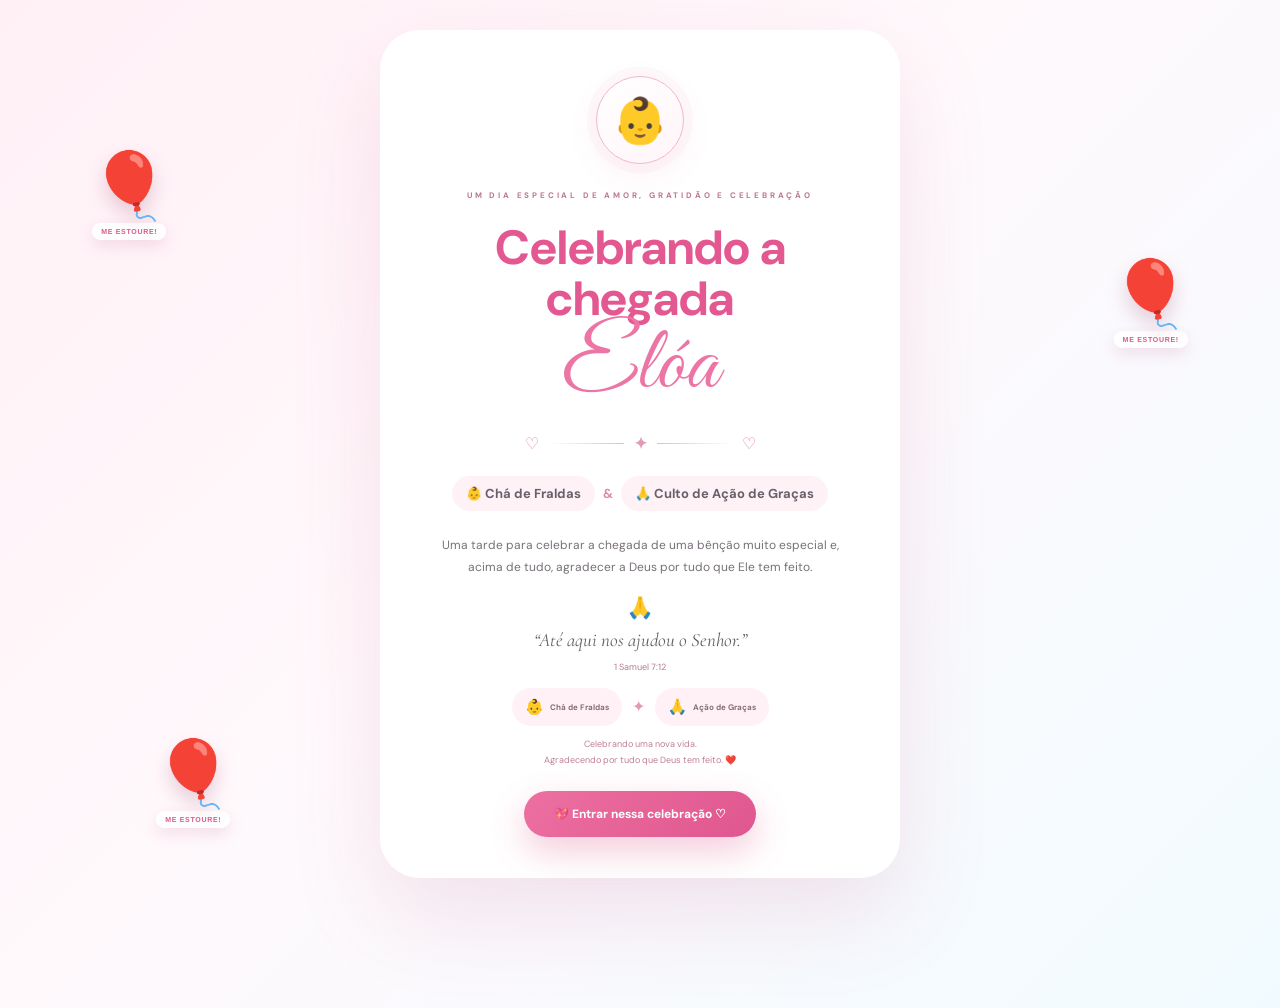
==== index.html @ b25c59bb "Add files via upload" ====
<!DOCTYPE html>
<html lang="pt-BR">

<head>

<meta charset="UTF-8">

<meta
    name="viewport"
    content="width=device-width, initial-scale=1.0"
>

<title>Elóa | Chá de Fraldas & Culto de Ação de Graças</title>


<!-- =====================================================
     FONTES
===================================================== -->

<link rel="preconnect" href="https://fonts.googleapis.com">

<link
    rel="preconnect"
    href="https://fonts.gstatic.com"
    crossorigin
>

<link
    href="https://fonts.googleapis.com/css2?family=Cormorant+Garamond:wght@400;500;600;700&family=DM+Sans:wght@400;500;600;700&family=Great+Vibes&display=swap"
    rel="stylesheet"
>


<!-- =====================================================
     TODO O ESTILO ESTÁ AQUI
     NÃO USA ESTILO.CSS
===================================================== -->

<style>

/* =========================================================
   RESET
========================================================= */

* {
    box-sizing: border-box;
}

html {
    margin: 0;
    padding: 0;
    scroll-behavior: smooth;
}

body {
    margin: 0;
    padding: 0;

    min-height: 100vh;

    overflow-x: hidden;

    font-family:
        "DM Sans",
        Arial,
        sans-serif;

    color: #665f67;

    background:
        linear-gradient(
            135deg,
            #fff0f6 0%,
            #fff9fc 45%,
            #f1fbff 100%
        );
}


/* =========================================================
   CORAÇÕES SUBINDO
========================================================= */

#coracoesSubindo {
    position: fixed;

    inset: 0;

    width: 100%;
    height: 100%;

    pointer-events: none;

    overflow: hidden;

    z-index: 9990;
}

.coracao-flutuante {
    position: absolute;

    bottom: -50px;

    color: #ef82aa;

    opacity: 0;

    font-size: 20px;

    animation-name:
        subirCoracao;

    animation-duration:
        var(--duracao-coracao, 8s);

    animation-timing-function:
        linear;

    animation-fill-mode:
        forwards;

    filter:
        drop-shadow(
            0 3px 7px
            rgba(225, 92, 143, .18)
        );
}

@keyframes subirCoracao {

    0% {
        transform:
            translateY(0)
            translateX(0)
            rotate(0deg)
            scale(.7);

        opacity: 0;
    }

    10% {
        opacity: .65;
    }

    50% {
        transform:
            translateY(-50vh)
            translateX(var(--movimento))
            rotate(15deg)
            scale(1);
    }

    85% {
        opacity: .45;
    }

    100% {
        transform:
            translateY(-115vh)
            translateX(calc(var(--movimento) * -1))
            rotate(-15deg)
            scale(.8);

        opacity: 0;
    }
}


/* =========================================================
   TELA DE ENTRADA
========================================================= */

#entrada {

    position: relative;

    width: 100%;

    min-height: 100vh;
    min-height: 100svh;

    padding:
        25px 15px 60px;

    display: flex;

    justify-content: center;
    align-items: flex-start;

    overflow-x: hidden;
    overflow-y: auto;

}


/* =========================================================
   CARTÃO DE ENTRADA
========================================================= */

.entrada-card {

    position: relative;

    z-index: 20;

    width:
        min(520px, 100%);

    margin:
        5px auto;

    padding:
        45px 38px 40px;

    border-radius:
        40px;

    background:
        rgba(255,255,255,.97);

    border:
        1px solid
        rgba(255,255,255,.9);

    box-shadow:
        0 35px 90px
        rgba(196,87,132,.15);

    text-align: center;

}


/* =========================================================
   ÍCONE BEBÊ
========================================================= */

.entrada-baby {

    width: 88px;
    height: 88px;

    margin:
        0 auto 25px;

    display: flex;

    align-items: center;
    justify-content: center;

    border:
        1px solid #f2b5cd;

    border-radius: 50%;

    background:
        linear-gradient(
            145deg,
            #fff,
            #fff5f9
        );

    font-size: 45px;

    box-shadow:
        0 0 0 9px
        rgba(242,181,205,.08),
        0 10px 30px
        rgba(230,111,157,.10);

}


/* =========================================================
   EYEBROW
========================================================= */

.eyebrow {

    display: block;

    color: #bd7593;

    font-size: 8px;

    font-weight: 700;

    letter-spacing: 2.8px;

    line-height: 1.7;

    text-transform: uppercase;

}


/* =========================================================
   TÍTULOS
========================================================= */

.entrada-card h1 {

    margin:
        19px 0 0;

    color: #e45891;

    font-size:
        clamp(32px, 7vw, 48px);

    line-height: 1.08;

    font-weight: 700;

}

.entrada-card h2 {

    margin:
        -3px 0 0;

    color: #ed75a5;

    font-family:
        "Great Vibes",
        cursive;

    font-size:
        clamp(65px, 15vw, 90px);

    font-weight: 400;

    line-height: 1;

}


/* =========================================================
   ORNAMENTO
========================================================= */

.ornamento {

    display: flex;

    align-items: center;
    justify-content: center;

    gap: 10px;

    margin:
        21px 0 22px;

    color: #e77da6;

}

.ornamento i {

    width: 75px;
    height: 1px;

    display: block;

    background:
        linear-gradient(
            to right,
            transparent,
            #edb4ca
        );

}

.ornamento i:last-of-type {

    background:
        linear-gradient(
            to left,
            transparent,
            #edb4ca
        );

}

.ornamento b {

    color: #e19ab8;

}


/* =========================================================
   EVENTOS
========================================================= */

.entrada-eventos {

    display: flex;

    align-items: center;
    justify-content: center;

    flex-wrap: wrap;

    gap: 8px;

    color: #68616a;

    font-size: 13px;

    font-weight: 700;

}

.entrada-eventos span {

    padding:
        9px 14px;

    border-radius: 30px;

    background:
        #fff2f7;

}

.entrada-eventos strong {

    color: #df8ca9;

}


/* =========================================================
   TEXTO
========================================================= */

.entrada-texto {

    max-width: 420px;

    margin:
        23px auto 15px;

    color: #777078;

    font-size: 12px;

    line-height: 1.85;

}


/* =========================================================
   VERSÍCULO
========================================================= */

.entrada-versiculo {

    margin-top: 12px;

}

.versiculo-icone {

    font-size: 21px;

}

.entrada-versiculo p {

    margin:
        6px 0 3px;

    color: #655e67;

    font-family:
        "Cormorant Garamond",
        Georgia,
        serif;

    font-size: 19px;

    font-style: italic;

}

.entrada-versiculo small {

    color: #b17b91;

    font-size: 9px;

}


/* =========================================================
   MOMENTOS
========================================================= */

.entrada-momentos {

    display: flex;

    align-items: center;
    justify-content: center;

    gap: 10px;

    margin-top: 13px;

}

.momento {

    display: flex;

    align-items: center;

    gap: 6px;

    padding:
        9px 13px;

    border-radius: 30px;

    background:
        #fff1f6;

    color: #846c78;

}

.momento span {
    font-size: 15px;
}

.momento small {

    font-size: 8px;

    font-weight: 700;

}

.momento-divisor {

    color: #e497b6;

}


/* =========================================================
   GRATIDÃO
========================================================= */

.entrada-gratidao {

    margin:
        10px 0 23px;

    color: #bf7f99;

    font-size: 9px;

    line-height: 1.8;

}


/* =========================================================
   BOTÃO ENTRAR
========================================================= */

.btn-entrar {

    position: relative;

    z-index: 50;

    border: none;

    padding:
        15px 30px;

    border-radius: 40px;

    background:
        linear-gradient(
            135deg,
            #ed70a2,
            #df568e
        );

    color: white;

    font-family:
        "DM Sans",
        Arial,
        sans-serif;

    font-size: 12px;

    font-weight: 700;

    cursor: pointer;

    box-shadow:
        0 14px 35px
        rgba(222,82,137,.30);

    transition:
        transform .2s ease,
        box-shadow .2s ease;

}

.btn-entrar:hover {

    transform:
        translateY(-3px);

    box-shadow:
        0 18px 40px
        rgba(222,82,137,.36);

}

.btn-entrar:active {

    transform:
        scale(.96);

}


/* =========================================================
   BALÕES
========================================================= */

.baloes-entrada {

    position: fixed;

    inset: 0;

    width: 100vw;
    height: 100vh;

    z-index: 100;

    pointer-events: none;

    overflow: hidden;

}

.balao {

    position: absolute;

    width: 105px;

    border: 0;

    outline: none;

    padding: 0;

    background: transparent;

    cursor: pointer;

    pointer-events: auto;

    appearance: none;

    -webkit-appearance: none;

    -webkit-tap-highlight-color: transparent;

    touch-action: manipulation;

}

.balao-corpo {

    display: block;

    font-size: 65px;

    line-height: 1;

    transform-origin:
        center bottom;

    filter:
        drop-shadow(
            0 10px 10px
            rgba(150,60,100,.23)
        );

}

.balao-texto {

    display: inline-block;

    margin-top: 5px;

    padding:
        5px 9px;

    border-radius: 20px;

    background:
        rgba(255,255,255,.98);

    color: #db5b90;

    font-size: 7px;

    font-weight: 800;

    letter-spacing: .7px;

    white-space: nowrap;

    box-shadow:
        0 6px 16px
        rgba(180,70,120,.15);

}


/* =========================================================
   POSIÇÕES DOS BALÕES
========================================================= */

.balao-1 {

    left: 3vw;
    top: 17vh;

    animation:
        flutuar1
        6s
        ease-in-out
        infinite;

}

.balao-2 {

    right: 3vw;
    top: 29vh;

    animation:
        flutuar2
        7s
        ease-in-out
        infinite;

}

.balao-3 {

    left: 7vw;
    bottom: 8vh;

    animation:
        flutuar3
        8s
        ease-in-out
        infinite;

}


@keyframes flutuar1 {

    0%,100% {
        transform:
            translate(0,0)
            rotate(-5deg);
    }

    25% {
        transform:
            translate(22px,-25px)
            rotate(5deg);
    }

    50% {
        transform:
            translate(5px,-50px)
            rotate(-3deg);
    }

    75% {
        transform:
            translate(-18px,-18px)
            rotate(4deg);
    }

}


@keyframes flutuar2 {

    0%,100% {
        transform:
            translate(0,0)
            rotate(5deg);
    }

    25% {
        transform:
            translate(-25px,20px)
            rotate(-5deg);
    }

    50% {
        transform:
            translate(-8px,48px)
            rotate(3deg);
    }

    75% {
        transform:
            translate(20px,15px)
            rotate(-4deg);
    }

}


@keyframes flutuar3 {

    0%,100% {
        transform:
            translate(0,0)
            rotate(-4deg);
    }

    25% {
        transform:
            translate(22px,-22px)
            rotate(5deg);
    }

    50% {
        transform:
            translate(40px,-45px)
            rotate(-3deg);
    }

    75% {
        transform:
            translate(15px,-18px)
            rotate(4deg);
    }

}


/* =========================================================
   BALÃO ESTOURANDO
========================================================= */

.balao.estourando {

    animation:
        balaoEstourando
        .35s
        ease-out
        forwards !important;

    pointer-events:
        none !important;

}

.balao.estourando .balao-corpo {

    animation:
        desaparecerBalao
        .35s
        ease-out
        forwards;

}

.balao.estourando .balao-texto {

    animation:
        desaparecerBalao
        .15s
        ease-out
        forwards;

}

@keyframes balaoEstourando {

    0% {
        transform:
            scale(1);
    }

    45% {
        transform:
            scale(1.35);
    }

    100% {

        transform:
            scale(.05);

        opacity: 0;

    }

}

@keyframes desaparecerBalao {

    from {
        opacity: 1;
    }

    to {
        opacity: 0;
    }

}


/* =========================================================
   PARTÍCULAS DO ESTOURO
========================================================= */

.balao-particula {

    position: fixed;

    z-index: 100000;

    pointer-events: none;

    font-size: 21px;

    transform:
        translate(-50%,-50%);

    animation:
        particulaExplodir
        1.15s
        ease-out
        forwards;

}

@keyframes particulaExplodir {

    0% {

        transform:
            translate(-50%,-50%)
            scale(.4)
            rotate(0deg);

        opacity: 1;

    }

    100% {

        transform:
            translate(
                calc(-50% + var(--x)),
                calc(-50% + var(--y))
            )
            scale(.1)
            rotate(180deg);

        opacity: 0;

    }

}


/* =========================================================
   MODAL DO VERSÍCULO
========================================================= */

.mensagem-balao {

    position: fixed;

    inset: 0;

    z-index: 99999;

    display: flex;

    align-items: center;
    justify-content: center;

    padding: 20px;

    background:
        rgba(255,238,247,.82);

    backdrop-filter:
        blur(10px);

    -webkit-backdrop-filter:
        blur(10px);

    opacity: 0;

    visibility: hidden;

    pointer-events: none;

    transition:
        opacity .3s ease;

}

.mensagem-balao.ativo {

    opacity: 1;

    visibility: visible;

    pointer-events: auto;

}

.mensagem-balao-card {

    width:
        min(420px, 100%);

    padding:
        36px 25px;

    border-radius:
        32px;

    background: white;

    text-align: center;

    box-shadow:
        0 30px 90px
        rgba(190,80,130,.28);

    transform:
        scale(.88)
        translateY(20px);

    transition:
        transform .35s ease;

}

.mensagem-balao.ativo
.mensagem-balao-card {

    transform:
        scale(1)
        translateY(0);

}

.bencao-icone {
    font-size: 42px;
}

.bencao-titulo {

    display: block;

    margin:
        10px 0 20px;

    color: #d9578d;

    font-size: 9px;

    font-weight: 800;

    letter-spacing: 2px;

}

.texto-bencao {

    color: #655e65;

    font-family:
        "Cormorant Garamond",
        Georgia,
        serif;

    font-size: 23px;

    line-height: 1.45;

    font-style: italic;

}

.texto-bencao small {

    display: block;

    margin-top: 12px;

    color: #ad7790;

    font-family:
        "DM Sans",
        Arial,
        sans-serif;

    font-size: 10px;

    font-style: normal;

}

.texto-bencao span {
    color: #e477a4;
}

.bencao-decoracao {

    margin:
        20px 0;

    color: #e477a4;

    letter-spacing: 6px;

}

.btn-amem {

    border: none;

    padding:
        12px 28px;

    border-radius: 30px;

    background:
        linear-gradient(
            135deg,
            #ed6ba1,
            #d9538b
        );

    color: white;

    font-weight: 700;

    cursor: pointer;

}


/* =========================================================
   CONTEÚDO DO CONVITE
========================================================= */

#conteudo {

    display: none;

    width: 100%;

    min-height: 100vh;

}


/* =========================================================
   FUNDO DO CONVITE
========================================================= */

body.convite-aberto {

    background:
        radial-gradient(
            circle at 15% 10%,
            rgba(255,205,225,.55),
            transparent 28%
        ),
        radial-gradient(
            circle at 90% 20%,
            rgba(207,241,255,.6),
            transparent 30%
        ),
        linear-gradient(
            135deg,
            #fff5f9,
            #ffffff 50%,
            #f4fbff
        );

}


/* =========================================================
   HERO DO CONVITE
========================================================= */

.hero {

    width:
        min(900px, calc(100% - 30px));

    margin:
        0 auto;

    padding:
        30px 15px 45px;

    text-align: center;

}


/* =========================================================
   MÚSICA
========================================================= */

.music-player {

    margin-bottom: 25px;

}

.btn-music {

    display: inline-flex;

    align-items: center;

    gap: 9px;

    border:
        1px solid #f1b2c9;

    padding:
        8px 15px;

    border-radius: 30px;

    background:
        rgba(255,255,255,.85);

    color: #c7658d;

    cursor: pointer;

}

.music-circle {

    width: 25px;
    height: 25px;

    display: flex;

    align-items: center;
    justify-content: center;

    border-radius: 50%;

    background: #ed72a3;

    color: white;

    font-size: 9px;

}


/* =========================================================
   FOTO DA FAMÍLIA
========================================================= */

.foto-familia {

    width:
        min(680px, 100%);

    margin:
        5px auto 35px;

    text-align: center;

}

.foto-moldura {

    position: relative;

    padding: 7px;

    border-radius: 34px;

    background:
        linear-gradient(
            135deg,
            #ffffff,
            #f9d8e5,
            #ffffff
        );

    box-shadow:
        0 25px 65px
        rgba(186,82,128,.18);

}

.foto-familia img {

    display: block;

    width: 100%;

    max-height: 530px;

    object-fit: cover;

    border-radius: 28px;

}

.foto-legenda {

    margin-top: 12px;

    color: #c76d91;

    font-size: 10px;

    font-weight: 600;

    letter-spacing: 1.5px;

}

.foto-legenda span {

    margin: 0 8px;

    color: #e477a5;

}


/* =========================================================
   HERO TEXTO
========================================================= */

.hero h1 {

    margin:
        20px 0 10px;

    color: #e45b93;

    font-size:
        clamp(35px, 7vw, 58px);

    line-height: 1.15;

}

.hero h1 span {

    display: block;

    color: #ec78a8;

    font-family:
        "Great Vibes",
        cursive;

    font-size: 1.35em;

    font-weight: 400;

}

.hero p {

    max-width: 650px;

    margin:
        12px auto;

    line-height: 1.8;

}

.hero-coracoes {

    margin-top: 25px;

    color: #e77aa4;

    letter-spacing: 8px;

}


/* =========================================================
   SEÇÕES
========================================================= */

.section {

    position: relative;

    width:
        min(920px, calc(100% - 30px));

    margin:
        30px auto;

    padding:
        60px 35px;

    border-radius:
        34px;

    background:
        rgba(255,255,255,.94);

    border:
        1px solid
        rgba(255,255,255,.9);

    box-shadow:
        0 20px 65px
        rgba(180,100,130,.09);

    text-align: center;

}

.section-heading {

    display: flex;

    justify-content: center;
    align-items: center;

    gap: 12px;

    color: #df76a0;

}

.section-heading p {

    margin: 0;

    font-size: 9px;

    font-weight: 700;

    letter-spacing: 2px;

}

.section h2 {

    margin:
        15px 0;

    color: #d9538b;

    font-size:
        clamp(28px, 5vw, 42px);

}

.section > p {

    max-width: 650px;

    margin:
        15px auto;

    line-height: 1.8;

}

.quote {

    font-family:
        "Cormorant Garamond",
        Georgia,
        serif;

    font-size: 21px;

    font-style: italic;

}

.referencia {

    color: #b47b91;

    font-size: 11px;

}


/* =========================================================
   INFORMAÇÕES DO EVENTO
========================================================= */

.event-info {

    display:
        grid;

    grid-template-columns:
        repeat(3,1fr);

    gap: 15px;

    margin:
        35px 0 20px;

}

.info-card {

    padding:
        24px 15px;

    border-radius:
        23px;

    background:
        linear-gradient(
            145deg,
            #fff4f8,
            #fffafd
        );

    border:
        1px solid #f8dce7;

}

.info-card > span {

    display: block;

    margin-bottom: 8px;

    font-size: 25px;

}

.info-card strong {

    display: block;

    color: #d65a8e;

    font-size: 10px;

}

.info-card p {

    margin:
        8px 0 3px;

    font-size: 12px;

    font-weight: 600;

}

.info-card small {

    color: #9b8490;

    font-size: 10px;

}

.event-highlight {

    display: inline-flex;

    align-items: center;

    gap: 10px;

    padding:
        12px 20px;

    border-radius: 30px;

    background: #fff1f6;

    color: #c95e89;

    font-size: 10px;

}


/* =========================================================
   PRESENTES
========================================================= */

.busca-presente {

    max-width: 500px;

    margin:
        30px auto 15px;

    text-align: left;

}

.busca-presente label {

    display: block;

    margin-bottom: 7px;

    font-size: 10px;

    font-weight: 600;

}

.busca-presente input {

    width: 100%;

    padding:
        14px 16px;

    border:
        1px solid #edbfd0;

    border-radius: 15px;

    outline: none;

    background: white;

    font-family: inherit;

    font-size: 13px;

}

.busca-presente input:focus {

    border-color:
        #e5759f;

    box-shadow:
        0 0 0 4px
        rgba(229,117,159,.10);

}

.busca-presente button {

    width: 100%;

    margin-top: 10px;

    padding: 14px;

    border: none;

    border-radius: 15px;

    background:
        linear-gradient(
            135deg,
            #e9679b,
            #d9558d
        );

    color: white;

    font-weight: 700;

    cursor: pointer;

}

.presenca {

    color: #cf6b93;

    font-size: 12px;

}


/* =========================================================
   RESULTADO DO PRESENTE
========================================================= */

#resultado {

    max-width: 500px;

    margin:
        15px auto;

}


/* =========================================================
   LISTA DE CONVIDADOS
========================================================= */

.lista-box {

    max-width: 700px;

    margin:
        35px auto 0;

    padding:
        25px;

    border:
        1px solid #f1d7e1;

    border-radius:
        28px;

    background:
        linear-gradient(
            145deg,
            #fffafd,
            #fff4f8
        );

    text-align: left;

}


/* =========================================================
   TÍTULO DA LISTA
========================================================= */

.lista-titulo {

    display: flex;

    align-items: center;

    gap: 12px;

    padding-bottom:
        15px;

    border-bottom:
        1px solid #f3dce5;

}

.lista-titulo > span {

    width: 38px;
    height: 38px;

    display: flex;

    align-items: center;
    justify-content: center;

    border-radius: 50%;

    background: #ffeaf3;

}

.lista-titulo h3 {

    margin: 0;

    color: #d7588d;

    font-size: 13px;

}

.lista-titulo p {

    margin:
        3px 0 0;

    color: #98828d;

    font-size: 10px;

}


/* =========================================================
   BARRA DE ROLAGEM DOS CONVIDADOS
========================================================= */

.lista-scroll {

    max-height: 390px;

    margin-top: 15px;

    padding-right: 8px;

    overflow-y: auto;

    overflow-x: hidden;

    -webkit-overflow-scrolling: touch;

    scrollbar-width: thin;

    scrollbar-color:
        #e79abb
        #fff0f5;

}


/* Chrome / Edge */

.lista-scroll::-webkit-scrollbar {

    width: 8px;

}

.lista-scroll::-webkit-scrollbar-track {

    background:
        #fff0f5;

    border-radius: 20px;

}

.lista-scroll::-webkit-scrollbar-thumb {

    background:
        linear-gradient(
            #ef9cba,
            #db6e9b
        );

    border-radius: 20px;

}

.lista-scroll::-webkit-scrollbar-thumb:hover {

    background:
        #d85e91;

}


/* =========================================================
   LISTA
========================================================= */

#listaConvidados {

    display:
        grid;

    grid-template-columns:
        repeat(2,1fr);

    gap:
        4px 20px;

    margin:
        0;

    padding:
        0;

    list-style: none;

}

#listaConvidados li {

    position: relative;

    padding:
        9px 10px 9px 25px;

    border-radius: 10px;

    color: #655e65;

    font-size: 11px;

    cursor: pointer;

    transition:
        background .2s ease,
        color .2s ease,
        transform .2s ease;

}

#listaConvidados li::before {

    content:
        "♡";

    position: absolute;

    left: 7px;

    color: #e37aa4;

}

#listaConvidados li:hover {

    background:
        #fff0f6;

    color:
        #d8578c;

    transform:
        translateX(3px);

}


/* =========================================================
   CULTO
========================================================= */

.gratitude-card {

    max-width: 620px;

    margin:
        30px auto;

    padding:
        35px;

    border-radius:
        27px;

    background:
        linear-gradient(
            145deg,
            #fff5f9,
            #ffffff
        );

    border:
        1px solid #f4dce6;

}

.gratitude-icon {

    font-size: 38px;

}

.gratitude-card h3 {

    color: #d65a8e;

}


/* =========================================================
   FINAL
========================================================= */

.final-section {

    padding:
        80px 35px;

}


/* =========================================================
   RODAPÉ
========================================================= */

.footer {

    padding:
        40px 20px 60px;

    text-align: center;

    color: #b68a9c;

    font-size: 10px;

}

.footer-heart {

    color: #e36c9b;

    font-size: 20px;

}


/* =========================================================
   CELULAR
========================================================= */

@media (max-width: 700px) {

    #entrada {

        padding:
            12px 8px 45px;

    }

    .entrada-card {

        width: 100%;

        padding:
            32px 16px 30px;

        border-radius:
            30px;

    }

    .balao {

        width: 72px;

    }

    .balao-corpo {

        font-size: 46px;

    }

    .balao-texto {

        font-size: 5px;

        padding:
            4px 6px;

    }

    .balao-1 {

        left: -2px;

        top: 12vh;

    }

    .balao-2 {

        right: -2px;

        top: 30vh;

    }

    .balao-3 {

        left: 2px;

        bottom: 5vh;

    }

    .entrada-card h1 {

        font-size: 29px;

    }

    .entrada-card h2 {

        font-size: 60px;

    }

    .entrada-eventos {

        font-size: 10px;

    }

    .entrada-texto {

        font-size: 11px;

    }

    .entrada-momentos {

        gap: 4px;

        transform:
            scale(.94);

    }

    .event-info {

        grid-template-columns:
            1fr;

    }

    #listaConvidados {

        grid-template-columns:
            1fr;

    }

    .lista-box {

        padding:
            18px;

    }

    .lista-scroll {

        max-height:
            360px;

    }

    .section {

        padding:
            45px 18px;

        border-radius:
            28px;

    }

    .foto-familia img {

        max-height:
            430px;

    }

}

@media (max-width: 430px) {

    .entrada-card {

        padding:
            28px 13px 25px;

    }

    .entrada-baby {

        width: 70px;
        height: 70px;

        font-size: 37px;

    }

    .eyebrow {

        font-size: 6.5px;

        letter-spacing: 1.7px;

    }

    .entrada-card h1 {

        font-size: 26px;

    }

    .entrada-card h2 {

        font-size: 55px;

    }

    .ornamento i {

        width: 45px;

    }

    .entrada-eventos {

        flex-direction:
            column;

        gap: 4px;

    }

    .entrada-eventos strong {

        display: none;

    }

    .foto-moldura {

        padding: 5px;

        border-radius: 25px;

    }

    .foto-familia img {

        border-radius: 21px;

    }

}


/* =========================================================
   DESKTOP - BALÕES MAIS DISCRETOS
========================================================= */

@media (min-width: 1100px) {

    .balao-1 {
        left: 6vw;
    }

    .balao-2 {
        right: 6vw;
    }

    .balao-3 {
        left: 11vw;
    }

}


/* =========================================================
   BRILHOS E CONFETES - ADIÇÃO SEM ALTERAR O LAYOUT
========================================================= */

.brilho-flutuante,
.confete-flutuante {
    position: absolute;
    bottom: -40px;
    pointer-events: none;
    opacity: 0;
}

.brilho-flutuante {
    color: #ef9fc0;
    font-size: var(--tamanho);
    text-shadow: 0 0 10px rgba(238,126,170,.65);
    animation: subirBrilho var(--duracao) linear forwards;
}

@keyframes subirBrilho {
    0% {
        transform: translate(0,0) rotate(0deg) scale(.2);
        opacity: 0;
    }
    15% { opacity: .9; }
    55% {
        transform:
            translate(var(--x1),-55vh)
            rotate(180deg)
            scale(1.1);
        opacity: .8;
    }
    100% {
        transform:
            translate(var(--x2),-115vh)
            rotate(360deg)
            scale(.25);
        opacity: 0;
    }
}

.confete-flutuante {
    width: var(--largura);
    height: var(--altura);
    border-radius: 4px;
    background: linear-gradient(135deg,#ed78a6,#f7bfd4);
    animation: subirConfete var(--duracao) linear forwards;
}

@keyframes subirConfete {
    0% {
        transform: translate(0,0) rotate(0deg);
        opacity: 0;
    }
    12% { opacity: .9; }
    50% {
        transform:
            translate(var(--x1),-55vh)
            rotate(260deg);
        opacity: .75;
    }
    100% {
        transform:
            translate(var(--x2),-115vh)
            rotate(650deg);
        opacity: 0;
    }
}


/* =========================================================
   CULTO DE AÇÃO DE GRAÇAS — DEUS EM PRIMEIRO LUGAR
========================================================= */

.gratitude-premium {
    position: relative;
    overflow: hidden;
    padding: 0 !important;
    background:
        radial-gradient(circle at 50% 0%, rgba(255,236,246,.98), transparent 42%),
        linear-gradient(145deg, #fff9fc 0%, #ffffff 48%, #fff6fa 100%);
    border: 1px solid rgba(234,178,202,.45);
}

.gratitude-premium::before,
.gratitude-premium::after {
    content: "✦";
    position: absolute;
    color: #e88bae;
    opacity: .35;
    font-size: 28px;
    animation: gratitudeSparkle 3.8s ease-in-out infinite;
}

.gratitude-premium::before {
    top: 30px;
    left: 7%;
}

.gratitude-premium::after {
    right: 7%;
    bottom: 35px;
    animation-delay: 1.4s;
}

.gratitude-top {
    padding: 55px 28px 35px;
    text-align: center;
}

.gratitude-crown {
    width: 70px;
    height: 70px;
    margin: 0 auto 18px;
    display: flex;
    align-items: center;
    justify-content: center;
    border-radius: 50%;
    background: linear-gradient(145deg, #fff, #fff0f6);
    border: 1px solid #efc0d2;
    box-shadow:
        0 0 0 9px rgba(239,192,210,.10),
        0 15px 35px rgba(205,90,140,.14);
    font-size: 31px;
}

.gratitude-eyebrow {
    display: block;
    margin-bottom: 10px;
    color: #bd6e90;
    font-size: 8px;
    font-weight: 800;
    letter-spacing: 2.6px;
}

.gratitude-premium h2 {
    margin: 8px 0 12px;
    color: #d8538b;
}

.gratitude-premium .gratitude-lead {
    max-width: 650px;
    margin: 0 auto;
    color: #6f6570;
    font-size: 14px;
    line-height: 1.9;
}

.gratitude-principle {
    max-width: 650px;
    margin: 28px auto 0;
    padding: 22px 20px;
    border-radius: 24px;
    background: rgba(255,255,255,.82);
    border: 1px solid #f1d5e1;
    box-shadow: 0 14px 35px rgba(196,88,135,.08);
}

.gratitude-principle .principle-icon {
    font-size: 27px;
}

.gratitude-principle h3 {
    margin: 9px 0 5px;
    color: #cf5589;
    font-size: 17px;
}

.gratitude-principle p {
    margin: 0;
    color: #766b73;
    font-size: 11px;
    line-height: 1.75;
}

.gratitude-principle strong {
    color: #d8578c;
}

.gratitude-verse {
    margin: 0;
    padding: 28px 24px 32px;
    text-align: center;
    background:
        linear-gradient(135deg, #fff0f6, #fff8fb);
    border-top: 1px solid #f5dce6;
    border-bottom: 1px solid #f5dce6;
}

.gratitude-verse blockquote {
    max-width: 650px;
    margin: 0 auto;
    color: #655d66;
    font-family: "Cormorant Garamond", Georgia, serif;
    font-size: clamp(21px, 4vw, 28px);
    line-height: 1.45;
    font-style: italic;
}

.gratitude-verse cite {
    display: block;
    margin-top: 10px;
    color: #b87993;
    font-family: "DM Sans", Arial, sans-serif;
    font-size: 10px;
    font-style: normal;
    font-weight: 700;
}

.gratitude-actions {
    display: grid;
    grid-template-columns: repeat(3, 1fr);
    gap: 12px;
    max-width: 760px;
    margin: 30px auto 0;
    padding: 0 25px 38px;
}

.gratitude-action {
    padding: 20px 12px;
    border-radius: 22px;
    background: #fff;
    border: 1px solid #f1d8e3;
    box-shadow: 0 10px 25px rgba(190,85,130,.07);
}

.gratitude-action .action-icon {
    font-size: 24px;
}

.gratitude-action strong {
    display: block;
    margin-top: 7px;
    color: #d55b8e;
    font-size: 11px;
}

.gratitude-action span {
    display: block;
    margin-top: 5px;
    color: #8b7c84;
    font-size: 9px;
    line-height: 1.5;
}

.gratitude-call {
    margin: 0 25px 42px;
    padding: 28px 20px;
    border-radius: 28px;
    background:
        linear-gradient(135deg, #e9689b, #d9548b);
    color: white;
    box-shadow: 0 18px 40px rgba(211,81,135,.25);
    text-align: center;
}

.gratitude-call .call-icon {
    font-size: 29px;
}

.gratitude-call h3 {
    margin: 8px 0 7px;
    font-size: 19px;
}

.gratitude-call p {
    max-width: 560px;
    margin: 0 auto;
    color: rgba(255,255,255,.92);
    font-size: 11px;
    line-height: 1.75;
}

.gratitude-call strong {
    color: #fff;
}

@keyframes gratitudeSparkle {
    0%, 100% {
        transform: scale(.75) rotate(0deg);
        opacity: .25;
    }
    50% {
        transform: scale(1.25) rotate(90deg);
        opacity: .75;
    }
}

@media (max-width: 700px) {
    .gratitude-top {
        padding: 45px 18px 28px;
    }

    .gratitude-actions {
        grid-template-columns: 1fr;
        padding-left: 18px;
        padding-right: 18px;
    }

    .gratitude-call {
        margin-left: 18px;
        margin-right: 18px;
    }
}


/* =========================================================
   CORAÇÕES DECORATIVOS GARANTIDOS
   CSS independente do JavaScript
========================================================= */

#coracoesFixos {
    position: fixed;
    inset: 0;
    width: 100vw;
    height: 100vh;
    overflow: hidden;
    pointer-events: none;
    z-index: 9998;
}

.coracao-fixo {
    position: absolute;
    bottom: -60px;
    display: block;
    color: #ed78a6;
    font-size: var(--heart-size);
    line-height: 1;
    opacity: 0;
    text-shadow: 0 4px 12px rgba(218, 91, 139, .20);
    animation:
        coracaoSubindoPremium
        var(--heart-duration)
        linear
        var(--heart-delay)
        infinite;
}

.c1  { left: 4%;  --heart-size: 22px; --heart-duration: 10s; --heart-delay: 0s; }
.c2  { left: 12%; --heart-size: 15px; --heart-duration: 12s; --heart-delay: 2s; }
.c3  { left: 21%; --heart-size: 20px; --heart-duration: 9s;  --heart-delay: 4s; }
.c4  { left: 31%; --heart-size: 14px; --heart-duration: 11s; --heart-delay: 1s; }
.c5  { left: 40%; --heart-size: 23px; --heart-duration: 13s; --heart-delay: 5s; }
.c6  { left: 49%; --heart-size: 16px; --heart-duration: 10s; --heart-delay: 3s; }
.c7  { left: 58%; --heart-size: 21px; --heart-duration: 12s; --heart-delay: 6s; }
.c8  { left: 67%; --heart-size: 15px; --heart-duration: 9s;  --heart-delay: 1.5s; }
.c9  { left: 75%; --heart-size: 22px; --heart-duration: 11s; --heart-delay: 4.5s; }
.c10 { left: 83%; --heart-size: 15px; --heart-duration: 13s; --heart-delay: 7s; }
.c11 { left: 91%; --heart-size: 20px; --heart-duration: 10s; --heart-delay: 2.5s; }
.c12 { left: 96%; --heart-size: 14px; --heart-duration: 12s; --heart-delay: 8s; }

@keyframes coracaoSubindoPremium {

    0% {
        transform:
            translate3d(0, 0, 0)
            rotate(-8deg)
            scale(.55);
        opacity: 0;
    }

    10% {
        opacity: .72;
    }

    30% {
        transform:
            translate3d(35px, -30vh, 0)
            rotate(12deg)
            scale(1);
    }

    55% {
        transform:
            translate3d(-28px, -58vh, 0)
            rotate(-12deg)
            scale(.95);
        opacity: .65;
    }

    78% {
        transform:
            translate3d(25px, -85vh, 0)
            rotate(10deg)
            scale(.85);
        opacity: .42;
    }

    100% {
        transform:
            translate3d(-15px, -118vh, 0)
            rotate(-8deg)
            scale(.7);
        opacity: 0;
    }
}

/* Mantém os corações visíveis também em telas pequenas. */
@media (max-width: 700px) {
    .coracao-fixo {
        transform-origin: center;
    }
}

</style>

</head>


<body>

<!-- =====================================================
     CORAÇÕES SUBINDO
===================================================== -->

<div id="coracoesSubindo"></div>

<!-- =====================================================
     CORAÇÕES DECORATIVOS GARANTIDOS
===================================================== -->

<div id="coracoesFixos" aria-hidden="true">

    <span class="coracao-fixo c1">♡</span>
    <span class="coracao-fixo c2">♥</span>
    <span class="coracao-fixo c3">♡</span>
    <span class="coracao-fixo c4">♥</span>
    <span class="coracao-fixo c5">♡</span>
    <span class="coracao-fixo c6">♥</span>
    <span class="coracao-fixo c7">♡</span>
    <span class="coracao-fixo c8">♥</span>
    <span class="coracao-fixo c9">♡</span>
    <span class="coracao-fixo c10">♥</span>
    <span class="coracao-fixo c11">♡</span>
    <span class="coracao-fixo c12">♥</span>

</div>






<!-- =====================================================
     MÚSICA
===================================================== -->

<audio
    id="musica"
    src="musica.mp3"
    loop
    preload="auto">
</audio>


<!-- =====================================================
     TELA DE ENTRADA
===================================================== -->

<section id="entrada">


    <!-- =================================================
         BALÕES
    ================================================== -->

    <div
        id="baloesEntrada"
        class="baloes-entrada">


        <button
            type="button"
            class="balao balao-1"
            data-versiculo="O Senhor te abençoe e te guarde."
            data-referencia="Números 6:24">

            <span class="balao-corpo">
                🎈
            </span>

            <span class="balao-texto">
                ME ESTOURE!
            </span>

        </button>


        <button
            type="button"
            class="balao balao-2"
            data-versiculo="Os filhos são herança do Senhor, uma recompensa que Ele dá."
            data-referencia="Salmos 127:3">

            <span class="balao-corpo">
                🎈
            </span>

            <span class="balao-texto">
                ME ESTOURE!
            </span>

        </button>


        <button
            type="button"
            class="balao balao-3"
            data-versiculo="Toda boa dádiva e todo dom perfeito vêm do alto."
            data-referencia="Tiago 1:17">

            <span class="balao-corpo">
                🎈
            </span>

            <span class="balao-texto">
                ME ESTOURE!
            </span>

        </button>


    </div>


    <!-- =================================================
         CARTÃO
    ================================================== -->

    <div class="entrada-card">


        <div class="entrada-baby">
            👶
        </div>


        <span class="eyebrow">

            UM DIA ESPECIAL DE AMOR,
            GRATIDÃO E CELEBRAÇÃO

        </span>


        <h1>
            Celebrando a chegada
        </h1>


        <h2>
            Elóa
        </h2>


        <div class="ornamento">

            <span>♡</span>

            <i></i>

            <b>✦</b>

            <i></i>

            <span>♡</span>

        </div>


        <div class="entrada-eventos">

            <span>
                👶 Chá de Fraldas
            </span>

            <strong>
                &
            </strong>

            <span>
                🙏 Culto de Ação de Graças
            </span>

        </div>


        <p class="entrada-texto">

            Uma tarde para celebrar a chegada
            de uma bênção muito especial e,
            acima de tudo, agradecer a Deus
            por tudo que Ele tem feito.

        </p>


        <div class="entrada-versiculo">

            <div class="versiculo-icone">
                🙏
            </div>

            <p>
                “Até aqui nos ajudou o Senhor.”
            </p>

            <small>
                1 Samuel 7:12
            </small>

        </div>


        <div class="entrada-momentos">


            <div class="momento">

                <span>
                    👶
                </span>

                <small>
                    Chá de Fraldas
                </small>

            </div>


            <div class="momento-divisor">
                ✦
            </div>


            <div class="momento">

                <span>
                    🙏
                </span>

                <small>
                    Ação de Graças
                </small>

            </div>


        </div>


        <p class="entrada-gratidao">

            Celebrando uma nova vida.

            <br>

            Agradecendo por tudo que Deus tem feito. ❤️

        </p>


        <button
            id="btnEntrar"
            class="btn-entrar"
            type="button">

            💖 Entrar nessa celebração ♡

        </button>


    </div>


    <!-- =================================================
         MODAL DOS BALÕES
    ================================================== -->

    <div
        id="mensagemBalao"
        class="mensagem-balao">


        <div class="mensagem-balao-card">


            <div class="bencao-icone">
                🙏
            </div>


            <span class="bencao-titulo">

                UMA BÊNÇÃO PARA VOCÊ

            </span>


            <div
                id="textoVersiculo"
                class="texto-bencao">
            </div>


            <div class="bencao-decoracao">
                ♥ ✦ ♥
            </div>


            <button
                id="fecharMensagemBalao"
                class="btn-amem"
                type="button">

                💖 Amém!

            </button>


        </div>


    </div>


</section>


<!-- =====================================================
     CONTEÚDO DO CONVITE
===================================================== -->

<main id="conteudo">


    <!-- =================================================
         HERO
    ================================================== -->

    <header class="hero">


        <div class="music-player">

            <button
                id="btnMusica"
                class="btn-music"
                type="button">

                <span
                    id="musicIcon"
                    class="music-circle">

                    ▶

                </span>

                <span id="musicTexto">
                    Tocar Música
                </span>

            </button>

        </div>


        <!-- =================================================
             FOTO DA FAMÍLIA
        ================================================== -->

        <div class="foto-familia">

            <div class="foto-moldura">

                <img
                    src="foto-familia.jpg"
                    alt="Nossa família"
                    loading="eager"
                >

            </div>


            <div class="foto-legenda">

                <span>♡</span>

                NOSSA FAMÍLIA, NOSSA BÊNÇÃO

                <span>♡</span>

            </div>

        </div>


        <span class="eyebrow">

            VOCÊ É NOSSO CONVIDADO ESPECIAL

        </span>


        <h1>

            Chá de Fraldas da

            <span>
                Elóa
            </span>

        </h1>


        <p>

            Dois momentos.

            <strong>
                Uma grande gratidão.
            </strong>

        </p>


        <p>

            Celebrando a chegada da Elóa
            e agradecendo a Deus por tudo
            que Ele tem feito.

        </p>


        <div class="hero-coracoes">
            ♡ ✦ ♡
        </div>


    </header>


    <!-- =================================================
         CHÁ DE FRALDAS
    ================================================== -->

    <section class="section">


        <div class="section-heading">

            <span>✦</span>

            <p>
                1º MOMENTO
            </p>

            <span>✦</span>

        </div>


        <h2>
            Chá de Fraldas da Elóa
        </h2>


        <p class="quote">

            “Os filhos são herança do Senhor,
            uma recompensa que Ele dá.”

        </p>


        <strong class="referencia">

            Salmos 127:3

        </strong>


        <p>

            Será uma alegria compartilhar com você
            a expectativa pela chegada da nossa princesa! ❤️

        </p>


        <div class="event-info">


            <div class="info-card">

                <span>📅</span>

                <strong>
                    DATA
                </strong>

                <p>
                    19 de Setembro de 2026
                </p>

                <small>
                    Sábado
                </small>

            </div>


            <div class="info-card">

                <span>🕔</span>

                <strong>
                    HORÁRIO
                </strong>

                <p>
                    17:00
                </p>

                <small>
                    Chá de Fraldas + Culto
                </small>

            </div>


            <div class="info-card">

                <span>📍</span>

                <strong>
                    LOCAL
                </strong>

                <p>
                    Rua das Palmeiras nº 110
                </p>

                <small>
                    Monte Alto - GO
                </small>

            </div>


        </div>


        <div class="event-highlight">

            🎁

            UM MIMO PARA A ELÓA

        </div>


    </section>


    <!-- =================================================
         PRESENTE / CONVIDADOS
    ================================================== -->

    <section
        id="presentes"
        class="section">


        <div class="section-heading">

            <span>✦</span>

            <p>
                UM CARINHO ESPECIAL
            </p>

            <span>✦</span>

        </div>


        <h2>
            Descubra seu presente
        </h2>


        <p>

            Digite seu nome exatamente
            como está na lista de convidados ou clique no seu nome abaixo.

        </p>


        <div class="busca-presente">


            <label for="nome">
                Digite seu nome
            </label>


            <input
                id="nome"
                type="text"
                placeholder="Digite seu nome aqui..."
                autocomplete="off"
            >


            <button
                id="btnPresente"
                type="button">

                🎁 Descobrir meu presente

            </button>


        </div>


        <p class="presenca">

            💝 O mais importante é sua presença!

        </p>


        <div id="resultado"></div>


        <!-- =================================================
             LISTA
        ================================================== -->

        <div class="lista-box">


            <div class="lista-titulo">

                <span>
                    👥
                </span>

                <div>

                    <h3>
                        CONVIDADOS
                    </h3>

                    <p>
                        Clique no seu nome para descobrir o presente
                    </p>

                </div>

            </div>


            <!--
                IMPORTANTE:
                A DIV ABAIXO É A BARRA DE ROLAGEM.
            -->

            <div class="lista-scroll">


                <ul id="listaConvidados">
                </ul>


            </div>


        </div>


    </section>


    <!-- =================================================
         CULTO DE AÇÃO DE GRAÇAS
         DEUS EM PRIMEIRO LUGAR
    ================================================== -->

    <section class="section gratitude-premium" id="culto-gratidao">

        <div class="gratitude-top">

            <div class="gratitude-crown">
                🙏
            </div>

            <span class="gratitude-eyebrow">
                2º MOMENTO • GRATIDÃO • ADORAÇÃO
            </span>

            <h2>
                Culto de Ação de Graças
            </h2>

            <p class="gratitude-lead">
                Antes de celebrar a chegada da Elóa,
                queremos celebrar <strong>quem tornou tudo isso possível:</strong>
                Deus.
                <br>
                Porque quando colocamos o Senhor em primeiro lugar,
                nossa gratidão deixa de ser apenas uma palavra
                e se transforma em adoração.
            </p>

            <div class="gratitude-principle">

                <div class="principle-icon">
                    👑
                </div>

                <h3>
                    Primeiro Deus. Depois, todas as bênçãos.
                </h3>

                <p>
                    A nossa maior celebração não é somente pelo que
                    recebemos, mas por <strong>quem Deus é</strong>.
                    Ele merece o primeiro lugar, a nossa adoração
                    e toda a nossa gratidão.
                </p>

            </div>

        </div>


        <div class="gratitude-verse">

            <blockquote>
                “Buscai primeiro o Reino de Deus e a sua justiça,
                e todas estas coisas vos serão acrescentadas.”
            </blockquote>

            <cite>
                Mateus 6:33
            </cite>

        </div>


        <div class="gratitude-actions">

            <div class="gratitude-action">

                <div class="action-icon">
                    ❤️
                </div>

                <strong>
                    ADORAR
                </strong>

                <span>
                    Reconhecer que Deus é digno
                    de toda honra e louvor.
                </span>

            </div>


            <div class="gratitude-action">

                <div class="action-icon">
                    🙌
                </div>

                <strong>
                    AGRADECER
                </strong>

                <span>
                    Lembrar de tudo que o Senhor
                    já fez por nossa família.
                </span>

            </div>


            <div class="gratitude-action">

                <div class="action-icon">
                    👑
                </div>

                <strong>
                    COLOCAR DEUS EM PRIMEIRO
                </strong>

                <span>
                    Entregar a Ele o presente,
                    o futuro e cada novo começo.
                </span>

            </div>

        </div>


        <div class="gratitude-call">

            <div class="call-icon">
                ✨
            </div>

            <h3>
                Uma vida começa com gratidão
            </h3>

            <p>
                Nesta celebração, queremos dizer juntos:
                <strong>Deus, obrigado!</strong>
                Obrigado pela vida, pela família,
                pela chegada da Elóa e por cada detalhe
                que o Senhor tem cuidado.
            </p>

            <p style="margin-top:10px;">
                <strong>
                    Toda honra, toda glória e todo louvor sejam para Ele.
                </strong>
            </p>

        </div>

    </section>


    <!-- =================================================
         FINAL
    ================================================== -->

    <section class="section final-section">


        <div class="gratitude-icon">
            ❤️
        </div>


        <h2>

            Sua presença fará este dia
            ainda mais especial.

        </h2>


        <p>

            Estamos preparando tudo
            com muito amor para receber você.

        </p>


        <div class="hero-coracoes">
            ✦ ♡ ✦
        </div>


        <strong>
            Com carinho,
        </strong>


        <p>
            Família da Elóa
        </p>


    </section>


    <footer class="footer">

        <div class="footer-heart">
            ♡
        </div>

        Feito com amor para celebrar a chegada da Elóa

    </footer>


</main>


<!-- =====================================================
     SEU SCRIPT EXISTENTE
     
     MANTIDO.
     Ele continua cuidando dos convidados/presentes.
===================================================== -->

<script src="script.js"></script>


<!-- =====================================================
     JAVASCRIPT DA PÁGINA
===================================================== -->

<script>

/* =========================================================
   CORAÇÕES SUBINDO
========================================================= */

function criarCoracao() {

    const area =
        document.getElementById(
            "coracoesSubindo"
        );

    if (!area) {
        return;
    }


    const coracao =
        document.createElement(
            "div"
        );


    coracao.className =
        "coracao-flutuante";


    const simbolos = [
        "♡",
        "♥",
        "💕",
        "💗",
        "✦"
    ];


    coracao.textContent =
        simbolos[
            Math.floor(
                Math.random() *
                simbolos.length
            )
        ];


    coracao.style.left =
        Math.random() * 100 + "%";


    const tamanho =
        10 +
        Math.random() * 13;


    coracao.style.fontSize =
        tamanho + "px";


    const duracao =
        7 +
        Math.random() * 7;


    coracao.style.animationDuration =
        duracao + "s";

    coracao.style.setProperty(
        "--duracao-coracao",
        duracao + "s"
    );


    coracao.style.setProperty(
        "--movimento",
        (
            Math.random() * 160 -
            80
        ) + "px"
    );


    area.appendChild(
        coracao
    );


    setTimeout(
        function () {

            if (
                coracao.parentNode
            ) {

                coracao.remove();

            }

        },
        (duracao + 1) * 1000
    );

}


/* =========================================================
   INICIAR CORAÇÕES
========================================================= */

setInterval(
    criarCoracao,
    520
);


/* =========================================================
   PRIMEIROS CORAÇÕES
========================================================= */

for (
    let i = 0;
    i < 12;
    i++
) {

    setTimeout(
        criarCoracao,
        i * 260
    );

}


/* =========================================================
   ABRIR CONVITE
========================================================= */

function abrirConvite() {


    const entrada =
        document.getElementById(
            "entrada"
        );


    const conteudo =
        document.getElementById(
            "conteudo"
        );


    if (
        !entrada ||
        !conteudo
    ) {

        console.error(
            "Elementos da página não encontrados."
        );

        return;

    }


    entrada.style.display =
        "none";


    conteudo.style.display =
        "block";


    document.body.classList.add(
        "convite-aberto"
    );


    window.scrollTo({
        top: 0,
        behavior: "instant"
    });


    /* =============================================
       TENTA TOCAR MÚSICA
    ============================================= */

    const musica =
        document.getElementById(
            "musica"
        );


    if (musica) {

        musica.volume =
            0.35;


        musica.play()
            .then(
                function () {

                    atualizarBotaoMusica(
                        true
                    );

                }
            )
            .catch(
                function () {

                    console.log(
                        "Autoplay bloqueado pelo navegador."
                    );

                }
            );

    }

}


/* =========================================================
   BOTÃO ENTRAR
========================================================= */

document.addEventListener(
    "DOMContentLoaded",
    function () {


        const botao =
            document.getElementById(
                "btnEntrar"
            );


        if (botao) {

            botao.addEventListener(
                "click",
                function (evento) {

                    evento.preventDefault();

                    evento.stopPropagation();

                    abrirConvite();

                }
            );

        }

    }
);


/* =========================================================
   BALÕES
========================================================= */

document.addEventListener(
    "DOMContentLoaded",
    function () {


        const baloes =
            document.querySelectorAll(
                ".balao"
            );


        const modal =
            document.getElementById(
                "mensagemBalao"
            );


        const texto =
            document.getElementById(
                "textoVersiculo"
            );


        const fechar =
            document.getElementById(
                "fecharMensagemBalao"
            );


        baloes.forEach(
            function (balao) {


                balao.addEventListener(
                    "click",
                    function (evento) {


                        evento.preventDefault();

                        evento.stopPropagation();


                        if (
                            balao.classList.contains(
                                "estourando"
                            )
                        ) {

                            return;

                        }


                        const rect =
                            balao.getBoundingClientRect();


                        const centroX =
                            rect.left +
                            rect.width / 2;


                        const centroY =
                            rect.top +
                            rect.height / 2;


                        /* ESTOURA */

                        balao.classList.add(
                            "estourando"
                        );


                        /* VIBRA */

                        if (
                            navigator.vibrate
                        ) {

                            navigator.vibrate(
                                [
                                    35,
                                    30,
                                    80
                                ]
                            );

                        }


                        /* PARTÍCULAS */

                        const simbolos = [
                            "💖",
                            "💕",
                            "💗",
                            "💝",
                            "✨",
                            "✦",
                            "♡",
                            "🌸"
                        ];


                        for (
                            let i = 0;
                            i < 30;
                            i++
                        ) {


                            const particula =
                                document.createElement(
                                    "span"
                                );


                            particula.className =
                                "balao-particula";


                            particula.textContent =
                                simbolos[
                                    Math.floor(
                                        Math.random() *
                                        simbolos.length
                                    )
                                ];


                            particula.style.left =
                                centroX + "px";


                            particula.style.top =
                                centroY + "px";


                            particula.style.setProperty(
                                "--x",
                                (
                                    Math.random() *
                                    300 -
                                    150
                                ) + "px"
                            );


                            particula.style.setProperty(
                                "--y",
                                (
                                    Math.random() *
                                    300 -
                                    150
                                ) + "px"
                            );


                            document.body.appendChild(
                                particula
                            );


                            setTimeout(
                                function () {

                                    particula.remove();

                                },
                                1200
                            );

                        }


                        /* VERSÍCULO */

                        setTimeout(
                            function () {


                                texto.innerHTML =

                                    "<span>“</span>" +

                                    balao.dataset.versiculo +

                                    "<span>”</span>" +

                                    "<small>" +

                                    balao.dataset.referencia +

                                    "</small>";


                                modal.classList.add(
                                    "ativo"
                                );


                            },
                            350
                        );


                    }
                );

            }


        );


        /* FECHAR */

        if (fechar) {

            fechar.addEventListener(
                "click",
                function () {

                    modal.classList.remove(
                        "ativo"
                    );

                }
            );

        }


        /* CLICAR FORA */

        if (modal) {

            modal.addEventListener(
                "click",
                function (evento) {

                    if (
                        evento.target === modal
                    ) {

                        modal.classList.remove(
                            "ativo"
                        );

                    }

                }
            );

        }


    }
);


/* =========================================================
   MÚSICA
========================================================= */

function atualizarBotaoMusica(
    tocando
) {


    const icone =
        document.getElementById(
            "musicIcon"
        );


    const texto =
        document.getElementById(
            "musicTexto"
        );


    if (tocando) {

        if (icone) {
            icone.textContent = "⏸";
        }

        if (texto) {
            texto.textContent =
                "Música tocando";
        }

    } else {

        if (icone) {
            icone.textContent = "▶";
        }

        if (texto) {
            texto.textContent =
                "Tocar Música";
        }

    }

}


/* =========================================================
   BOTÃO MÚSICA
========================================================= */

document.addEventListener(
    "DOMContentLoaded",
    function () {


        const botao =
            document.getElementById(
                "btnMusica"
            );


        if (botao) {

            botao.addEventListener(
                "click",
                function () {


                    const musica =
                        document.getElementById(
                            "musica"
                        );


                    if (!musica) {
                        return;
                    }


                    if (
                        musica.paused
                    ) {


                        musica.volume =
                            0.35;


                        musica.play()
                            .then(
                                function () {

                                    atualizarBotaoMusica(
                                        true
                                    );

                                }
                            );


                    } else {


                        musica.pause();


                        atualizarBotaoMusica(
                            false
                        );

                    }

                }
            );

        }

    }
);


/* =========================================================
   ENTER NO CAMPO DE NOME
========================================================= */

document.addEventListener(
    "DOMContentLoaded",
    function () {


        const campo =
            document.getElementById(
                "nome"
            );


        const botao =
            document.getElementById(
                "btnPresente"
            );


        if (
            campo &&
            botao
        ) {

            campo.addEventListener(
                "keydown",
                function (evento) {

                    if (
                        evento.key ===
                        "Enter"
                    ) {

                        evento.preventDefault();

                        botao.click();

                    }

                }
            );

        }

    }
);

</script>





<script>
/* =========================================================
   BRILHOS E CONFETES
   SOMENTE EFEITOS VISUAIS — NÃO ALTERA O CONVITE
========================================================= */

(function () {
    "use strict";

    const area = document.getElementById("coracoesSubindo");
    if (!area) return;

    function criarBrilho() {
        const el = document.createElement("span");
        el.className = "brilho-flutuante";

        const simbolos = ["✦", "✧", "⋆", "✨"];
        el.textContent =
            simbolos[Math.floor(Math.random() * simbolos.length)];

        el.style.left = Math.random() * 100 + "%";
        el.style.setProperty(
            "--tamanho",
            (9 + Math.random() * 12) + "px"
        );

        const duracao = 6 + Math.random() * 5;
        el.style.setProperty("--duracao", duracao + "s");

        el.style.setProperty(
            "--x1",
            (Math.random() * 180 - 90) + "px"
        );

        el.style.setProperty(
            "--x2",
            (Math.random() * 260 - 130) + "px"
        );

        area.appendChild(el);

        setTimeout(function () {
            if (el.parentNode) el.remove();
        }, (duracao + 1) * 1000);
    }

    function criarConfete() {
        const el = document.createElement("span");
        el.className = "confete-flutuante";

        el.style.left = Math.random() * 100 + "%";

        el.style.setProperty(
            "--largura",
            (4 + Math.random() * 5) + "px"
        );

        el.style.setProperty(
            "--altura",
            (8 + Math.random() * 11) + "px"
        );

        const duracao = 6 + Math.random() * 6;
        el.style.setProperty("--duracao", duracao + "s");

        el.style.setProperty(
            "--x1",
            (Math.random() * 260 - 130) + "px"
        );

        el.style.setProperty(
            "--x2",
            (Math.random() * 360 - 180) + "px"
        );

        area.appendChild(el);

        setTimeout(function () {
            if (el.parentNode) el.remove();
        }, (duracao + 1) * 1000);
    }

    /* Começa com bastante movimento. */
    for (let i = 0; i < 22; i++) {
        setTimeout(function () {
            if (Math.random() < 0.65) {
                criarBrilho();
            } else {
                criarConfete();
            }
        }, i * 170);
    }

    /* Mantém o fundo vivo continuamente. */
    setInterval(function () {
        if (Math.random() < 0.65) {
            criarBrilho();
        } else {
            criarConfete();
        }
    }, 420);
})();
</script>

</body>

</html>
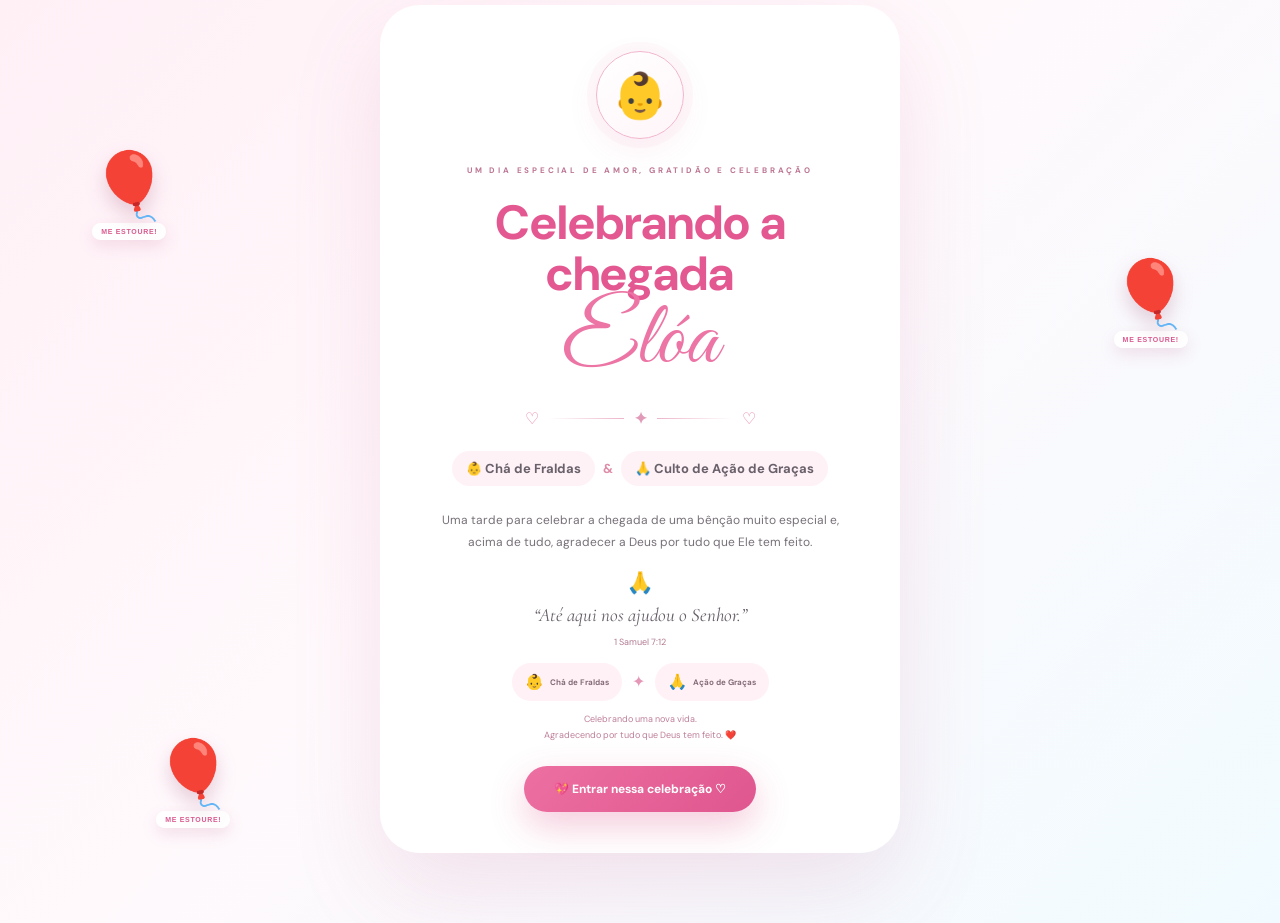
==== commit bdb816f4: "Add files via upload" ====
--- a/index.html
+++ b/index.html
@@ -82,61 +82,60 @@
 ========================================================= */
 
 #coracoesSubindo {
-    position: fixed;
-
-    inset: 0;
-
-    width: 100%;
-    height: 100%;
-
-    pointer-events: none;
-
-    overflow: hidden;
-
-    z-index: 9990;
+    position: fixed !important;
+    inset: 0 !important;
+    width: 100vw !important;
+    height: 100vh !important;
+    overflow: visible !important;
+    pointer-events: none !important;
+    z-index: 999999 !important;
 }
 
 .coracao-flutuante {
-    position: absolute;
-
-    bottom: -50px;
-
-    color: #ef82aa;
-
+    position: fixed !important;
+    left: var(--heart-left) !important;
+    top: 105vh;
+    bottom: auto !important;
+    display: block !important;
+    visibility: visible !important;
+    color: var(--heart-color, #ed78a6) !important;
+    font-family: Arial, sans-serif !important;
+    font-size: var(--heart-size, 22px) !important;
+    line-height: 1 !important;
+    font-weight: bold !important;
     opacity: 0;
-
-    font-size: 20px;
-
-    animation-name:
-        subirCoracao;
-
-    animation-duration:
-        var(--duracao-coracao, 8s);
-
-    animation-timing-function:
-        linear;
-
-    animation-fill-mode:
-        forwards;
-
-    filter:
-        drop-shadow(
-            0 3px 7px
-            rgba(225, 92, 143, .18)
-        );
-}
-
-@keyframes subirCoracao {
-
+    pointer-events: none !important;
+    z-index: 999999 !important;
+    filter: drop-shadow(0 3px 8px rgba(220,80,135,.22));
+    will-change: top, transform, opacity;
+    animation: subirCoracaoReal var(--heart-duration, 8s) linear forwards !important;
+}
+
+@keyframes subirCoracaoReal {
     0% {
-        transform:
-            translateY(0)
-            translateX(0)
-            rotate(0deg)
-            scale(.7);
-
+        top: 105vh;
         opacity: 0;
-    }
+        transform: translateX(0) rotate(-8deg) scale(.65);
+    }
+    8% {
+        opacity: .9;
+    }
+    30% {
+        transform: translateX(var(--heart-drift, 25px)) rotate(10deg) scale(1);
+    }
+    55% {
+        transform: translateX(calc(var(--heart-drift, 25px) * -1)) rotate(-10deg) scale(.95);
+    }
+    78% {
+        opacity: .65;
+        transform: translateX(var(--heart-drift, 25px)) rotate(8deg) scale(.88);
+    }
+    100% {
+        top: -12vh;
+        opacity: 0;
+        transform: translateX(0) rotate(-8deg) scale(.72);
+    }
+}
 
     10% {
         opacity: .65;
@@ -4421,6 +4420,10 @@
 })();
 </script>
 
+
+
+
+
 </body>
 
 </html>
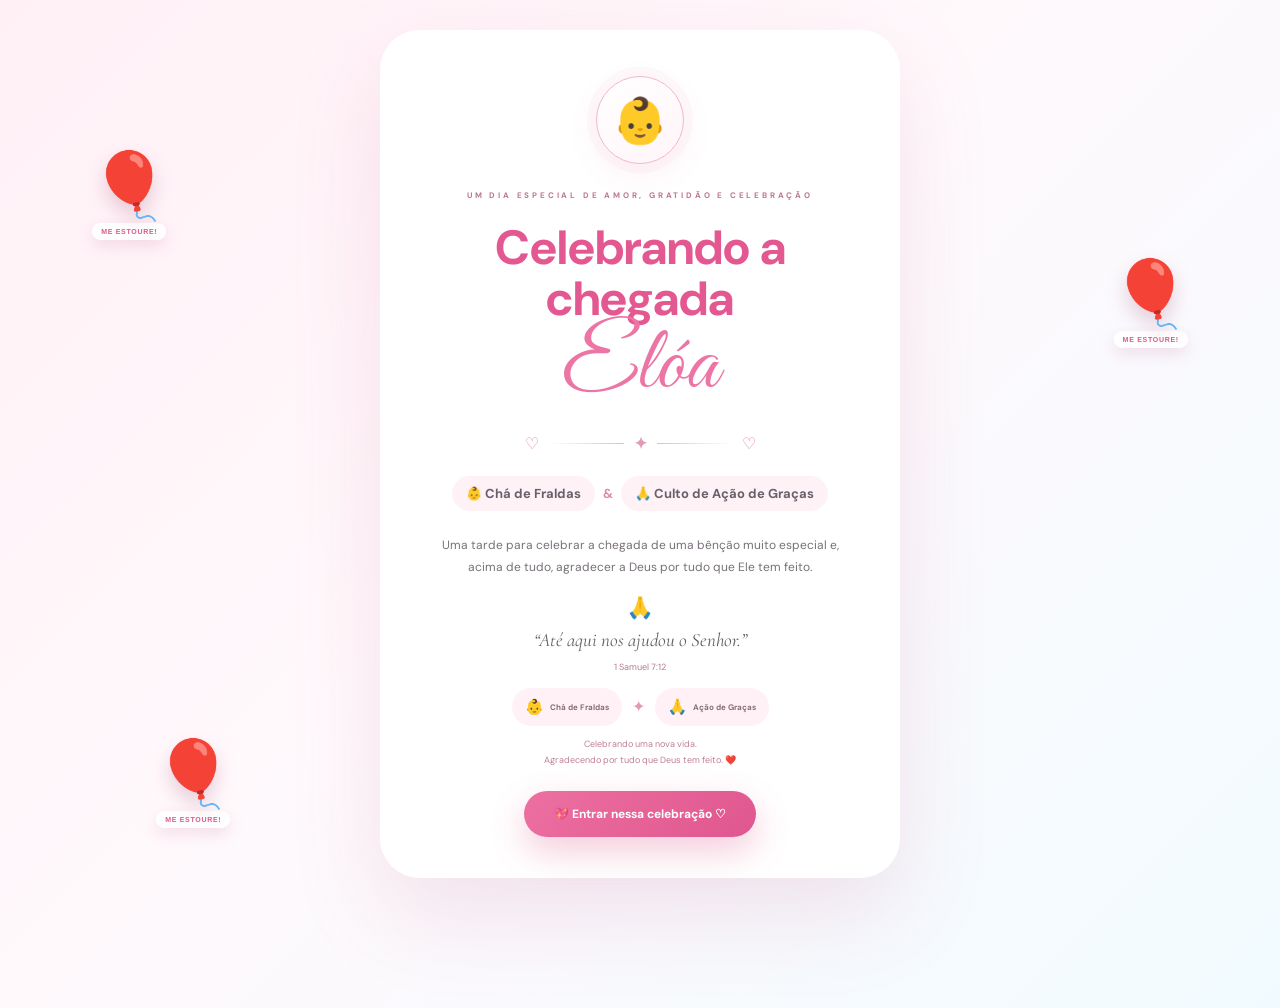
==== commit e906a9ec: "Add files via upload" ====
--- a/index.html
+++ b/index.html
@@ -74,94 +74,6 @@
             #fff9fc 45%,
             #f1fbff 100%
         );
-}
-
-
-/* =========================================================
-   CORAÇÕES SUBINDO
-========================================================= */
-
-#coracoesSubindo {
-    position: fixed !important;
-    inset: 0 !important;
-    width: 100vw !important;
-    height: 100vh !important;
-    overflow: visible !important;
-    pointer-events: none !important;
-    z-index: 999999 !important;
-}
-
-.coracao-flutuante {
-    position: fixed !important;
-    left: var(--heart-left) !important;
-    top: 105vh;
-    bottom: auto !important;
-    display: block !important;
-    visibility: visible !important;
-    color: var(--heart-color, #ed78a6) !important;
-    font-family: Arial, sans-serif !important;
-    font-size: var(--heart-size, 22px) !important;
-    line-height: 1 !important;
-    font-weight: bold !important;
-    opacity: 0;
-    pointer-events: none !important;
-    z-index: 999999 !important;
-    filter: drop-shadow(0 3px 8px rgba(220,80,135,.22));
-    will-change: top, transform, opacity;
-    animation: subirCoracaoReal var(--heart-duration, 8s) linear forwards !important;
-}
-
-@keyframes subirCoracaoReal {
-    0% {
-        top: 105vh;
-        opacity: 0;
-        transform: translateX(0) rotate(-8deg) scale(.65);
-    }
-    8% {
-        opacity: .9;
-    }
-    30% {
-        transform: translateX(var(--heart-drift, 25px)) rotate(10deg) scale(1);
-    }
-    55% {
-        transform: translateX(calc(var(--heart-drift, 25px) * -1)) rotate(-10deg) scale(.95);
-    }
-    78% {
-        opacity: .65;
-        transform: translateX(var(--heart-drift, 25px)) rotate(8deg) scale(.88);
-    }
-    100% {
-        top: -12vh;
-        opacity: 0;
-        transform: translateX(0) rotate(-8deg) scale(.72);
-    }
-}
-
-    10% {
-        opacity: .65;
-    }
-
-    50% {
-        transform:
-            translateY(-50vh)
-            translateX(var(--movimento))
-            rotate(15deg)
-            scale(1);
-    }
-
-    85% {
-        opacity: .45;
-    }
-
-    100% {
-        transform:
-            translateY(-115vh)
-            translateX(calc(var(--movimento) * -1))
-            rotate(-15deg)
-            scale(.8);
-
-        opacity: 0;
-    }
 }
 
 
@@ -2599,104 +2511,72 @@
 }
 
 
-/* =========================================================
-   CORAÇÕES DECORATIVOS GARANTIDOS
-   CSS independente do JavaScript
-========================================================= */
-
-#coracoesFixos {
+
+
+/* =========================================================
+   CORAÇÕES FLUTUANTES — SISTEMA ÚNICO
+========================================================= */
+
+#coracoesSubindo {
     position: fixed;
     inset: 0;
     width: 100vw;
     height: 100vh;
     overflow: hidden;
     pointer-events: none;
-    z-index: 9998;
-}
-
-.coracao-fixo {
+    z-index: 99990;
+}
+
+.coracao-flutuante {
     position: absolute;
-    bottom: -60px;
+    left: 0;
+    top: 0;
     display: block;
     color: #ed78a6;
-    font-size: var(--heart-size);
+    font-family: Arial, sans-serif;
+    font-size: 22px;
     line-height: 1;
+    font-weight: 700;
+    pointer-events: none;
     opacity: 0;
-    text-shadow: 0 4px 12px rgba(218, 91, 139, .20);
-    animation:
-        coracaoSubindoPremium
-        var(--heart-duration)
-        linear
-        var(--heart-delay)
-        infinite;
-}
-
-.c1  { left: 4%;  --heart-size: 22px; --heart-duration: 10s; --heart-delay: 0s; }
-.c2  { left: 12%; --heart-size: 15px; --heart-duration: 12s; --heart-delay: 2s; }
-.c3  { left: 21%; --heart-size: 20px; --heart-duration: 9s;  --heart-delay: 4s; }
-.c4  { left: 31%; --heart-size: 14px; --heart-duration: 11s; --heart-delay: 1s; }
-.c5  { left: 40%; --heart-size: 23px; --heart-duration: 13s; --heart-delay: 5s; }
-.c6  { left: 49%; --heart-size: 16px; --heart-duration: 10s; --heart-delay: 3s; }
-.c7  { left: 58%; --heart-size: 21px; --heart-duration: 12s; --heart-delay: 6s; }
-.c8  { left: 67%; --heart-size: 15px; --heart-duration: 9s;  --heart-delay: 1.5s; }
-.c9  { left: 75%; --heart-size: 22px; --heart-duration: 11s; --heart-delay: 4.5s; }
-.c10 { left: 83%; --heart-size: 15px; --heart-duration: 13s; --heart-delay: 7s; }
-.c11 { left: 91%; --heart-size: 20px; --heart-duration: 10s; --heart-delay: 2.5s; }
-.c12 { left: 96%; --heart-size: 14px; --heart-duration: 12s; --heart-delay: 8s; }
-
-@keyframes coracaoSubindoPremium {
-
+    text-shadow: 0 3px 10px rgba(220,80,135,.25);
+    will-change: transform, opacity;
+}
+
+@keyframes coracaoSubir {
     0% {
-        transform:
-            translate3d(0, 0, 0)
-            rotate(-8deg)
-            scale(.55);
+        transform: translate3d(0, 0, 0) rotate(-8deg) scale(.65);
         opacity: 0;
     }
 
     10% {
-        opacity: .72;
+        opacity: .9;
     }
 
     30% {
-        transform:
-            translate3d(35px, -30vh, 0)
-            rotate(12deg)
-            scale(1);
+        transform: translate3d(var(--drift), -30vh, 0)
+                   rotate(10deg) scale(1);
     }
 
     55% {
-        transform:
-            translate3d(-28px, -58vh, 0)
-            rotate(-12deg)
-            scale(.95);
-        opacity: .65;
-    }
-
-    78% {
-        transform:
-            translate3d(25px, -85vh, 0)
-            rotate(10deg)
-            scale(.85);
-        opacity: .42;
+        transform: translate3d(calc(var(--drift) * -1), -60vh, 0)
+                   rotate(-10deg) scale(.95);
+        opacity: .7;
+    }
+
+    80% {
+        transform: translate3d(var(--drift), -88vh, 0)
+                   rotate(8deg) scale(.85);
+        opacity: .45;
     }
 
     100% {
-        transform:
-            translate3d(-15px, -118vh, 0)
-            rotate(-8deg)
-            scale(.7);
+        transform: translate3d(0, -118vh, 0)
+                   rotate(-8deg) scale(.7);
         opacity: 0;
     }
 }
 
-/* Mantém os corações visíveis também em telas pequenas. */
-@media (max-width: 700px) {
-    .coracao-fixo {
-        transform-origin: center;
-    }
-}
-
 </style>
 
 </head>
@@ -2705,31 +2585,12 @@
 <body>
 
 <!-- =====================================================
-     CORAÇÕES SUBINDO
+     CORAÇÕES FLUTUANTES
 ===================================================== -->
-
-<div id="coracoesSubindo"></div>
-
-<!-- =====================================================
-     CORAÇÕES DECORATIVOS GARANTIDOS
-===================================================== -->
-
-<div id="coracoesFixos" aria-hidden="true">
-
-    <span class="coracao-fixo c1">♡</span>
-    <span class="coracao-fixo c2">♥</span>
-    <span class="coracao-fixo c3">♡</span>
-    <span class="coracao-fixo c4">♥</span>
-    <span class="coracao-fixo c5">♡</span>
-    <span class="coracao-fixo c6">♥</span>
-    <span class="coracao-fixo c7">♡</span>
-    <span class="coracao-fixo c8">♥</span>
-    <span class="coracao-fixo c9">♡</span>
-    <span class="coracao-fixo c10">♥</span>
-    <span class="coracao-fixo c11">♡</span>
-    <span class="coracao-fixo c12">♥</span>
-
-</div>
+<div id="coracoesSubindo" aria-hidden="true"></div>
+
+
+
 
 
 
@@ -3611,135 +3472,129 @@
 
 <script>
 
-/* =========================================================
-   CORAÇÕES SUBINDO
-========================================================= */
-
-function criarCoracao() {
-
-    const area =
-        document.getElementById(
-            "coracoesSubindo"
+
+/* =========================================================
+   CORAÇÕES FLUTUANTES — JAVASCRIPT ÚNICO
+========================================================= */
+
+(function iniciarSistemaDeCoracoes() {
+
+    function iniciar() {
+
+        const area =
+            document.getElementById("coracoesSubindo");
+
+        if (!area) return;
+
+        function criarCoracao() {
+
+            const coracao =
+                document.createElement("span");
+
+            coracao.className =
+                "coracao-flutuante";
+
+            const simbolos = [
+                "♡",
+                "♥",
+                "💕",
+                "💗"
+            ];
+
+            coracao.textContent =
+                simbolos[
+                    Math.floor(
+                        Math.random() *
+                        simbolos.length
+                    )
+                ];
+
+            const tamanho =
+                14 + Math.random() * 12;
+
+            const duracao =
+                7 + Math.random() * 5;
+
+            const x =
+                Math.random() *
+                window.innerWidth;
+
+            const drift =
+                (Math.random() * 140) - 70;
+
+            coracao.style.left =
+                x + "px";
+
+            coracao.style.top =
+                "calc(100vh + 30px)";
+
+            coracao.style.fontSize =
+                tamanho + "px";
+
+            coracao.style.setProperty(
+                "--drift",
+                drift + "px"
+            );
+
+            coracao.style.animation =
+                "coracaoSubir " +
+                duracao +
+                "s linear forwards";
+
+            area.appendChild(
+                coracao
+            );
+
+            window.setTimeout(
+                function () {
+
+                    if (coracao.parentNode) {
+                        coracao.remove();
+                    }
+
+                },
+                (duracao + 1) * 1000
+            );
+        }
+
+        /* Primeira carga: vários corações já aparecem. */
+        for (
+            let i = 0;
+            i < 10;
+            i++
+        ) {
+
+            window.setTimeout(
+                criarCoracao,
+                i * 350
+            );
+
+        }
+
+        /* Depois continuam subindo. */
+        window.setInterval(
+            criarCoracao,
+            650
         );
-
-    if (!area) {
-        return;
-    }
-
-
-    const coracao =
-        document.createElement(
-            "div"
+    }
+
+    if (
+        document.readyState === "loading"
+    ) {
+
+        document.addEventListener(
+            "DOMContentLoaded",
+            iniciar,
+            { once: true }
         );
 
-
-    coracao.className =
-        "coracao-flutuante";
-
-
-    const simbolos = [
-        "♡",
-        "♥",
-        "💕",
-        "💗",
-        "✦"
-    ];
-
-
-    coracao.textContent =
-        simbolos[
-            Math.floor(
-                Math.random() *
-                simbolos.length
-            )
-        ];
-
-
-    coracao.style.left =
-        Math.random() * 100 + "%";
-
-
-    const tamanho =
-        10 +
-        Math.random() * 13;
-
-
-    coracao.style.fontSize =
-        tamanho + "px";
-
-
-    const duracao =
-        7 +
-        Math.random() * 7;
-
-
-    coracao.style.animationDuration =
-        duracao + "s";
-
-    coracao.style.setProperty(
-        "--duracao-coracao",
-        duracao + "s"
-    );
-
-
-    coracao.style.setProperty(
-        "--movimento",
-        (
-            Math.random() * 160 -
-            80
-        ) + "px"
-    );
-
-
-    area.appendChild(
-        coracao
-    );
-
-
-    setTimeout(
-        function () {
-
-            if (
-                coracao.parentNode
-            ) {
-
-                coracao.remove();
-
-            }
-
-        },
-        (duracao + 1) * 1000
-    );
-
-}
-
-
-/* =========================================================
-   INICIAR CORAÇÕES
-========================================================= */
-
-setInterval(
-    criarCoracao,
-    520
-);
-
-
-/* =========================================================
-   PRIMEIROS CORAÇÕES
-========================================================= */
-
-for (
-    let i = 0;
-    i < 12;
-    i++
-) {
-
-    setTimeout(
-        criarCoracao,
-        i * 260
-    );
-
-}
+    } else {
+
+        iniciar();
+
+    }
+
+})();
 
 
 /* =========================================================
@@ -4316,109 +4171,7 @@
 
 
 
-<script>
-/* =========================================================
-   BRILHOS E CONFETES
-   SOMENTE EFEITOS VISUAIS — NÃO ALTERA O CONVITE
-========================================================= */
-
-(function () {
-    "use strict";
-
-    const area = document.getElementById("coracoesSubindo");
-    if (!area) return;
-
-    function criarBrilho() {
-        const el = document.createElement("span");
-        el.className = "brilho-flutuante";
-
-        const simbolos = ["✦", "✧", "⋆", "✨"];
-        el.textContent =
-            simbolos[Math.floor(Math.random() * simbolos.length)];
-
-        el.style.left = Math.random() * 100 + "%";
-        el.style.setProperty(
-            "--tamanho",
-            (9 + Math.random() * 12) + "px"
-        );
-
-        const duracao = 6 + Math.random() * 5;
-        el.style.setProperty("--duracao", duracao + "s");
-
-        el.style.setProperty(
-            "--x1",
-            (Math.random() * 180 - 90) + "px"
-        );
-
-        el.style.setProperty(
-            "--x2",
-            (Math.random() * 260 - 130) + "px"
-        );
-
-        area.appendChild(el);
-
-        setTimeout(function () {
-            if (el.parentNode) el.remove();
-        }, (duracao + 1) * 1000);
-    }
-
-    function criarConfete() {
-        const el = document.createElement("span");
-        el.className = "confete-flutuante";
-
-        el.style.left = Math.random() * 100 + "%";
-
-        el.style.setProperty(
-            "--largura",
-            (4 + Math.random() * 5) + "px"
-        );
-
-        el.style.setProperty(
-            "--altura",
-            (8 + Math.random() * 11) + "px"
-        );
-
-        const duracao = 6 + Math.random() * 6;
-        el.style.setProperty("--duracao", duracao + "s");
-
-        el.style.setProperty(
-            "--x1",
-            (Math.random() * 260 - 130) + "px"
-        );
-
-        el.style.setProperty(
-            "--x2",
-            (Math.random() * 360 - 180) + "px"
-        );
-
-        area.appendChild(el);
-
-        setTimeout(function () {
-            if (el.parentNode) el.remove();
-        }, (duracao + 1) * 1000);
-    }
-
-    /* Começa com bastante movimento. */
-    for (let i = 0; i < 22; i++) {
-        setTimeout(function () {
-            if (Math.random() < 0.65) {
-                criarBrilho();
-            } else {
-                criarConfete();
-            }
-        }, i * 170);
-    }
-
-    /* Mantém o fundo vivo continuamente. */
-    setInterval(function () {
-        if (Math.random() < 0.65) {
-            criarBrilho();
-        } else {
-            criarConfete();
-        }
-    }, 420);
-})();
-</script>
+
 
 
 
